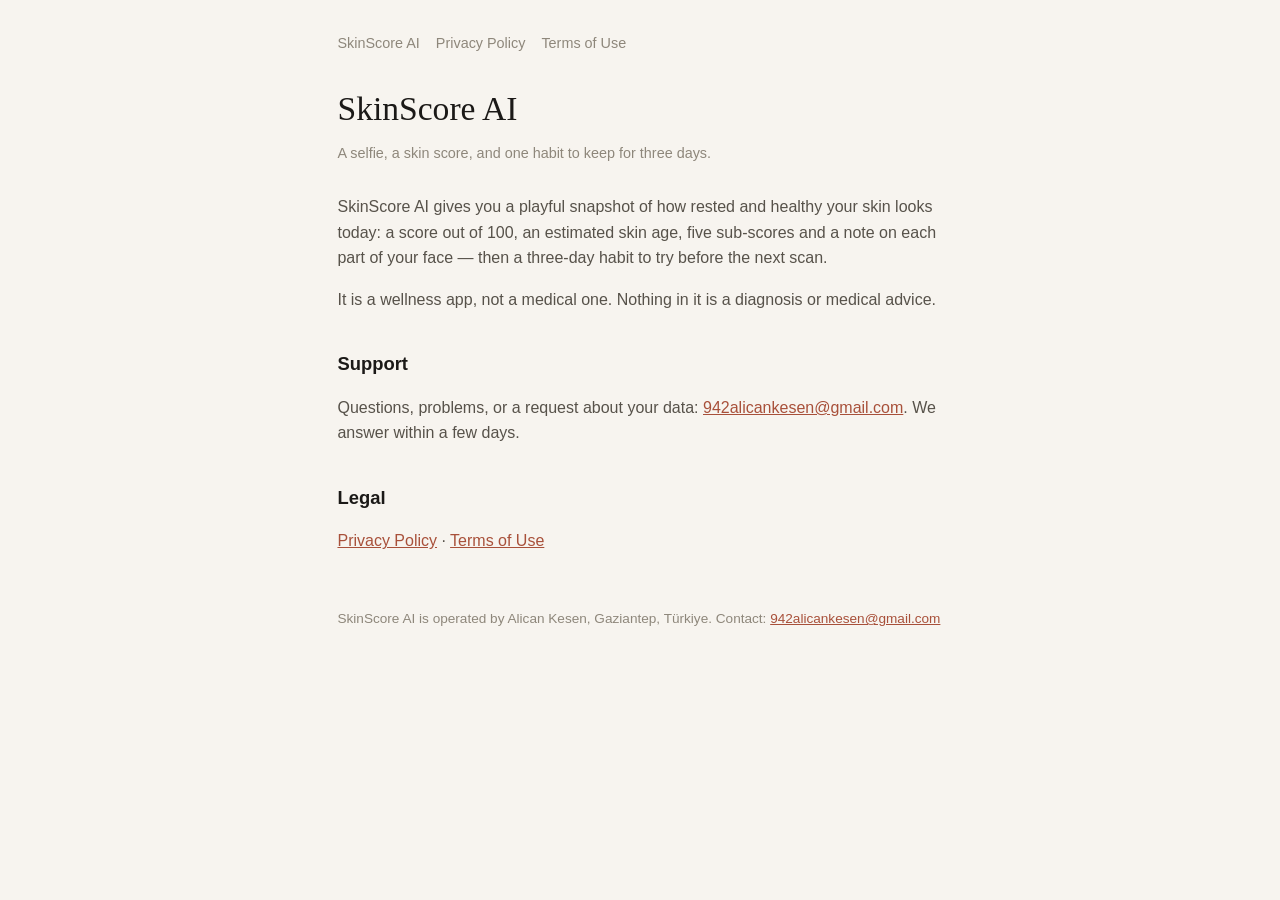
==== index.html @ c8f0245a "Privacy policy, terms of use, landing page" ====
<!doctype html><html lang="en"><head><meta charset="utf-8"><meta name="viewport" content="width=device-width,initial-scale=1"><title>SkinScore AI · SkinScore AI</title><style>
:root{--bg:#F7F4EF;--ink:#1B1917;--ink2:#57524A;--mute:#8E877B;--line:#E6E0D6;--clay:#A8503A}
@media (prefers-color-scheme:dark){:root{--bg:#141210;--ink:#F7F4EF;--ink2:#C9C2B6;--mute:#8E877B;--line:#2E2A26}}
*{box-sizing:border-box}body{margin:0;background:var(--bg);color:var(--ink);font:16px/1.6 -apple-system,"Helvetica Neue",Arial,sans-serif;padding:32px 16px 64px}
main{max-width:68ch;margin:0 auto}h1{font-family:Georgia,"Times New Roman",serif;font-weight:400;font-size:2.1rem;line-height:1.1;margin:0 0 .3em}
h2{font-size:1.15rem;margin:2em 0 .4em}p,li{color:var(--ink2)}.meta{color:var(--mute);font-size:.9rem;margin-bottom:2em}
a{color:var(--clay)}nav{display:flex;gap:16px;font-size:.9rem;margin-bottom:2.5em}nav a{color:var(--mute);text-decoration:none}nav a:hover{color:var(--clay)}
table{border-collapse:collapse;width:100%;font-size:.95rem}td,th{text-align:left;vertical-align:top;padding:8px 8px 8px 0;border-bottom:1px solid var(--line)}th{color:var(--mute);font-weight:500}
footer{margin-top:4em;color:var(--mute);font-size:.85rem}
</style></head><body><main><nav><a href="./">SkinScore AI</a><a href="privacy">Privacy Policy</a><a href="terms">Terms of Use</a></nav>
<h1>SkinScore AI</h1>
<p class="meta">A selfie, a skin score, and one habit to keep for three days.</p>
<p>SkinScore AI gives you a playful snapshot of how rested and healthy your skin looks today: a score out of 100, an estimated skin age, five sub-scores and a note on each part of your face — then a three-day habit to try before the next scan.</p>
<p>It is a wellness app, not a medical one. Nothing in it is a diagnosis or medical advice.</p>
<h2>Support</h2>
<p>Questions, problems, or a request about your data: <a href="mailto:942alicankesen@gmail.com">942alicankesen@gmail.com</a>. We answer within a few days.</p>
<h2>Legal</h2>
<p><a href="privacy">Privacy Policy</a> · <a href="terms">Terms of Use</a></p>
<footer>SkinScore AI is operated by Alican Kesen, Gaziantep, Türkiye. Contact: <a href="mailto:942alicankesen@gmail.com">942alicankesen@gmail.com</a></footer></main></body></html>
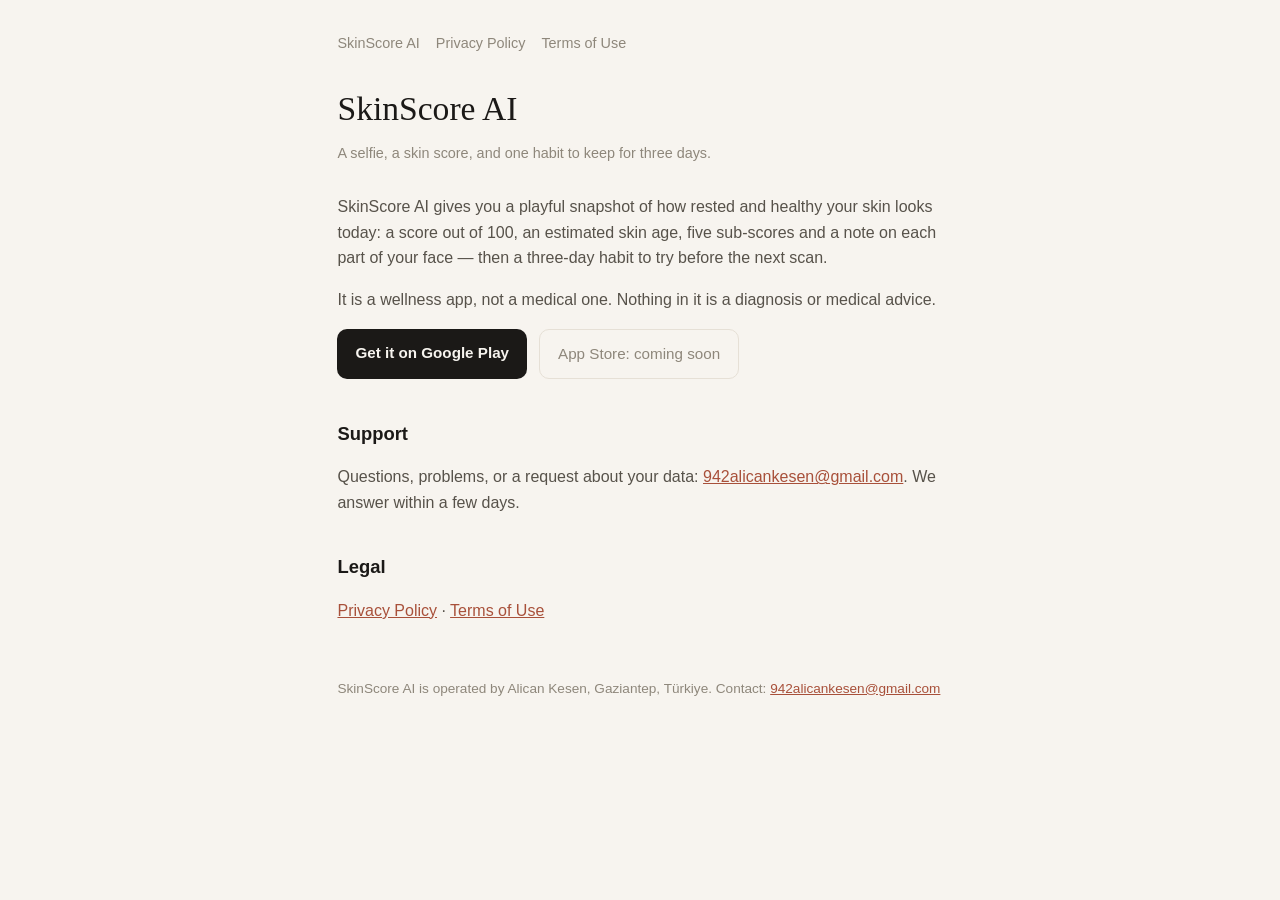
==== commit 1aefacc2: "Landing page: Google Play link, App Store marked coming soon Co-Authored-By: Claude Fable 5.1 <norep" ====
--- a/index.html
+++ b/index.html
@@ -6,12 +6,14 @@
 h2{font-size:1.15rem;margin:2em 0 .4em}p,li{color:var(--ink2)}.meta{color:var(--mute);font-size:.9rem;margin-bottom:2em}
 a{color:var(--clay)}nav{display:flex;gap:16px;font-size:.9rem;margin-bottom:2.5em}nav a{color:var(--mute);text-decoration:none}nav a:hover{color:var(--clay)}
 table{border-collapse:collapse;width:100%;font-size:.95rem}td,th{text-align:left;vertical-align:top;padding:8px 8px 8px 0;border-bottom:1px solid var(--line)}th{color:var(--mute);font-weight:500}
+.store{display:flex;gap:12px;flex-wrap:wrap;margin:0 0 2.5em}.store a{display:inline-block;padding:12px 18px;border-radius:10px;background:var(--ink);color:var(--bg);text-decoration:none;font-weight:600;font-size:.95rem}.store span{display:inline-block;padding:12px 18px;border-radius:10px;border:1px solid var(--line);color:var(--mute);font-size:.95rem}
 footer{margin-top:4em;color:var(--mute);font-size:.85rem}
 </style></head><body><main><nav><a href="./">SkinScore AI</a><a href="privacy">Privacy Policy</a><a href="terms">Terms of Use</a></nav>
 <h1>SkinScore AI</h1>
 <p class="meta">A selfie, a skin score, and one habit to keep for three days.</p>
 <p>SkinScore AI gives you a playful snapshot of how rested and healthy your skin looks today: a score out of 100, an estimated skin age, five sub-scores and a note on each part of your face — then a three-day habit to try before the next scan.</p>
 <p>It is a wellness app, not a medical one. Nothing in it is a diagnosis or medical advice.</p>
+<p class="store"><a href="https://play.google.com/store/apps/details?id=com.apprange.skinscore">Get it on Google Play</a><span>App Store: coming soon</span></p>
 <h2>Support</h2>
 <p>Questions, problems, or a request about your data: <a href="mailto:942alicankesen@gmail.com">942alicankesen@gmail.com</a>. We answer within a few days.</p>
 <h2>Legal</h2>
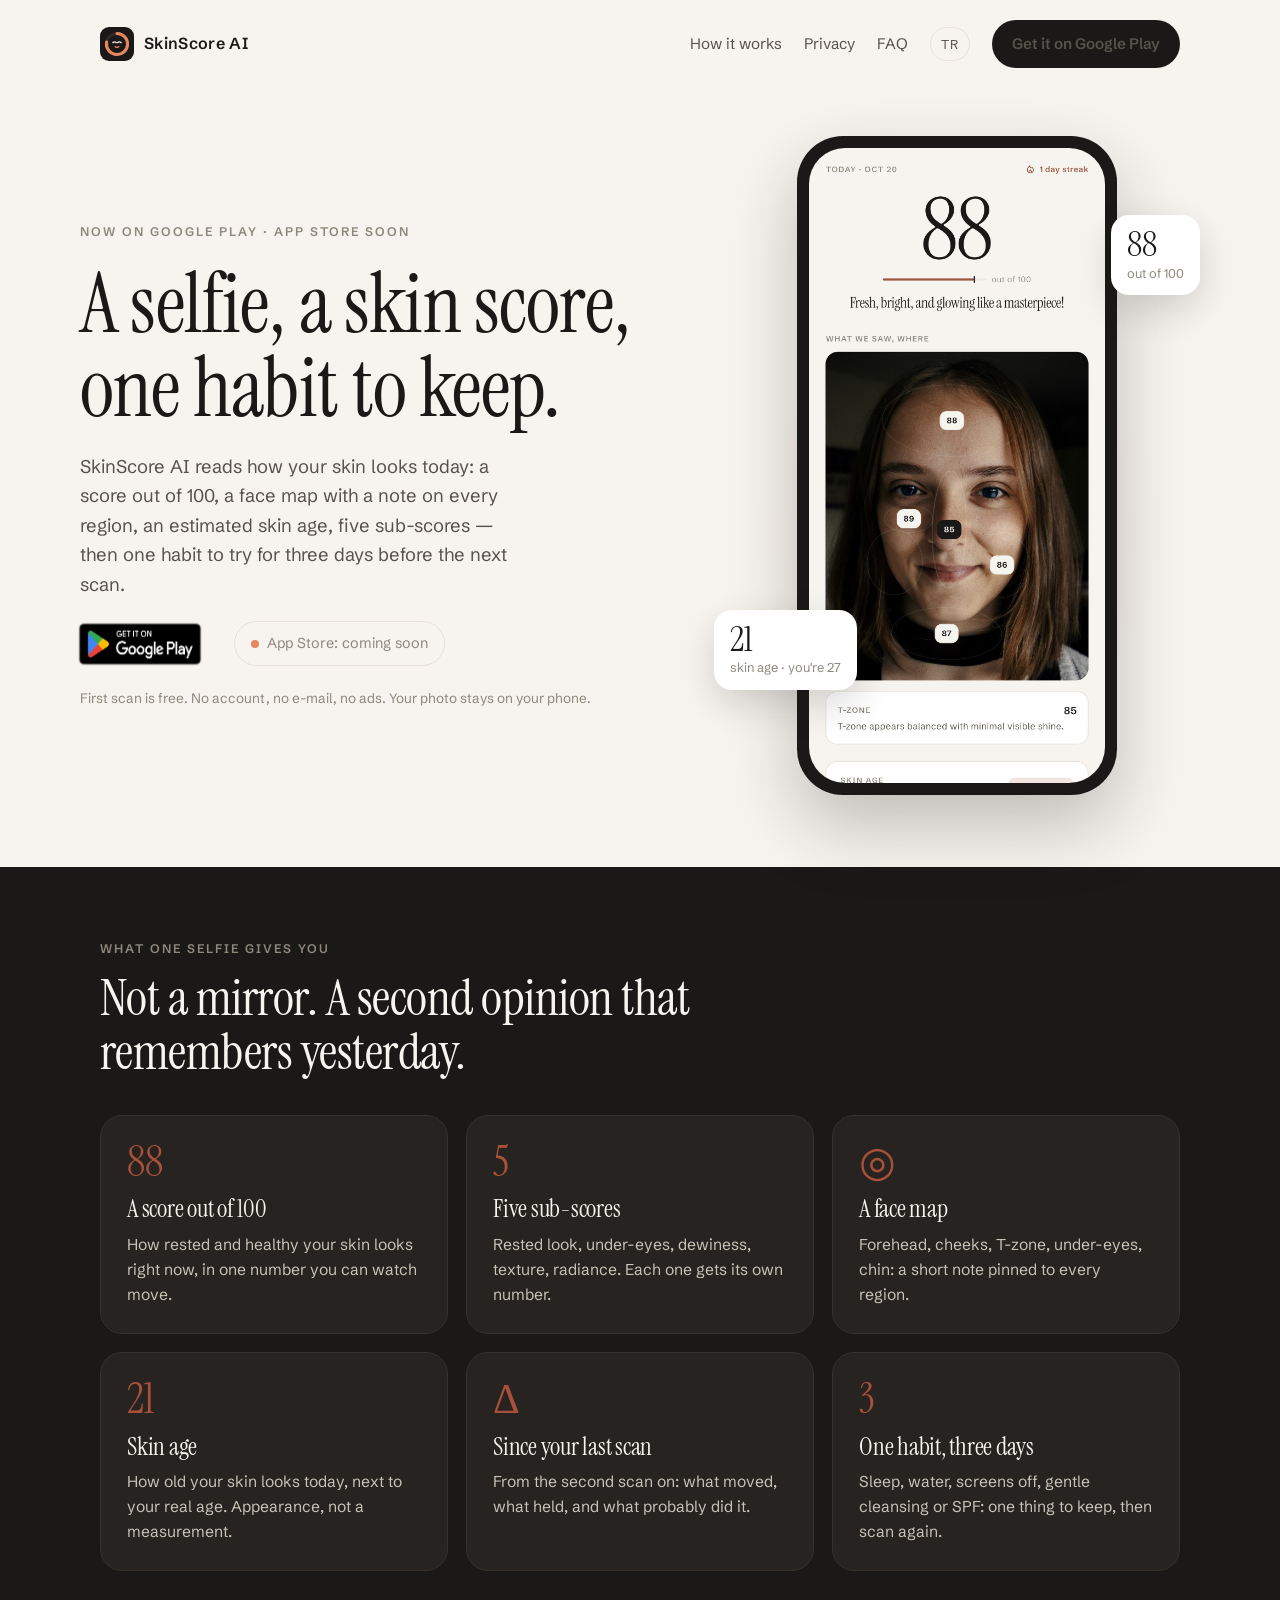
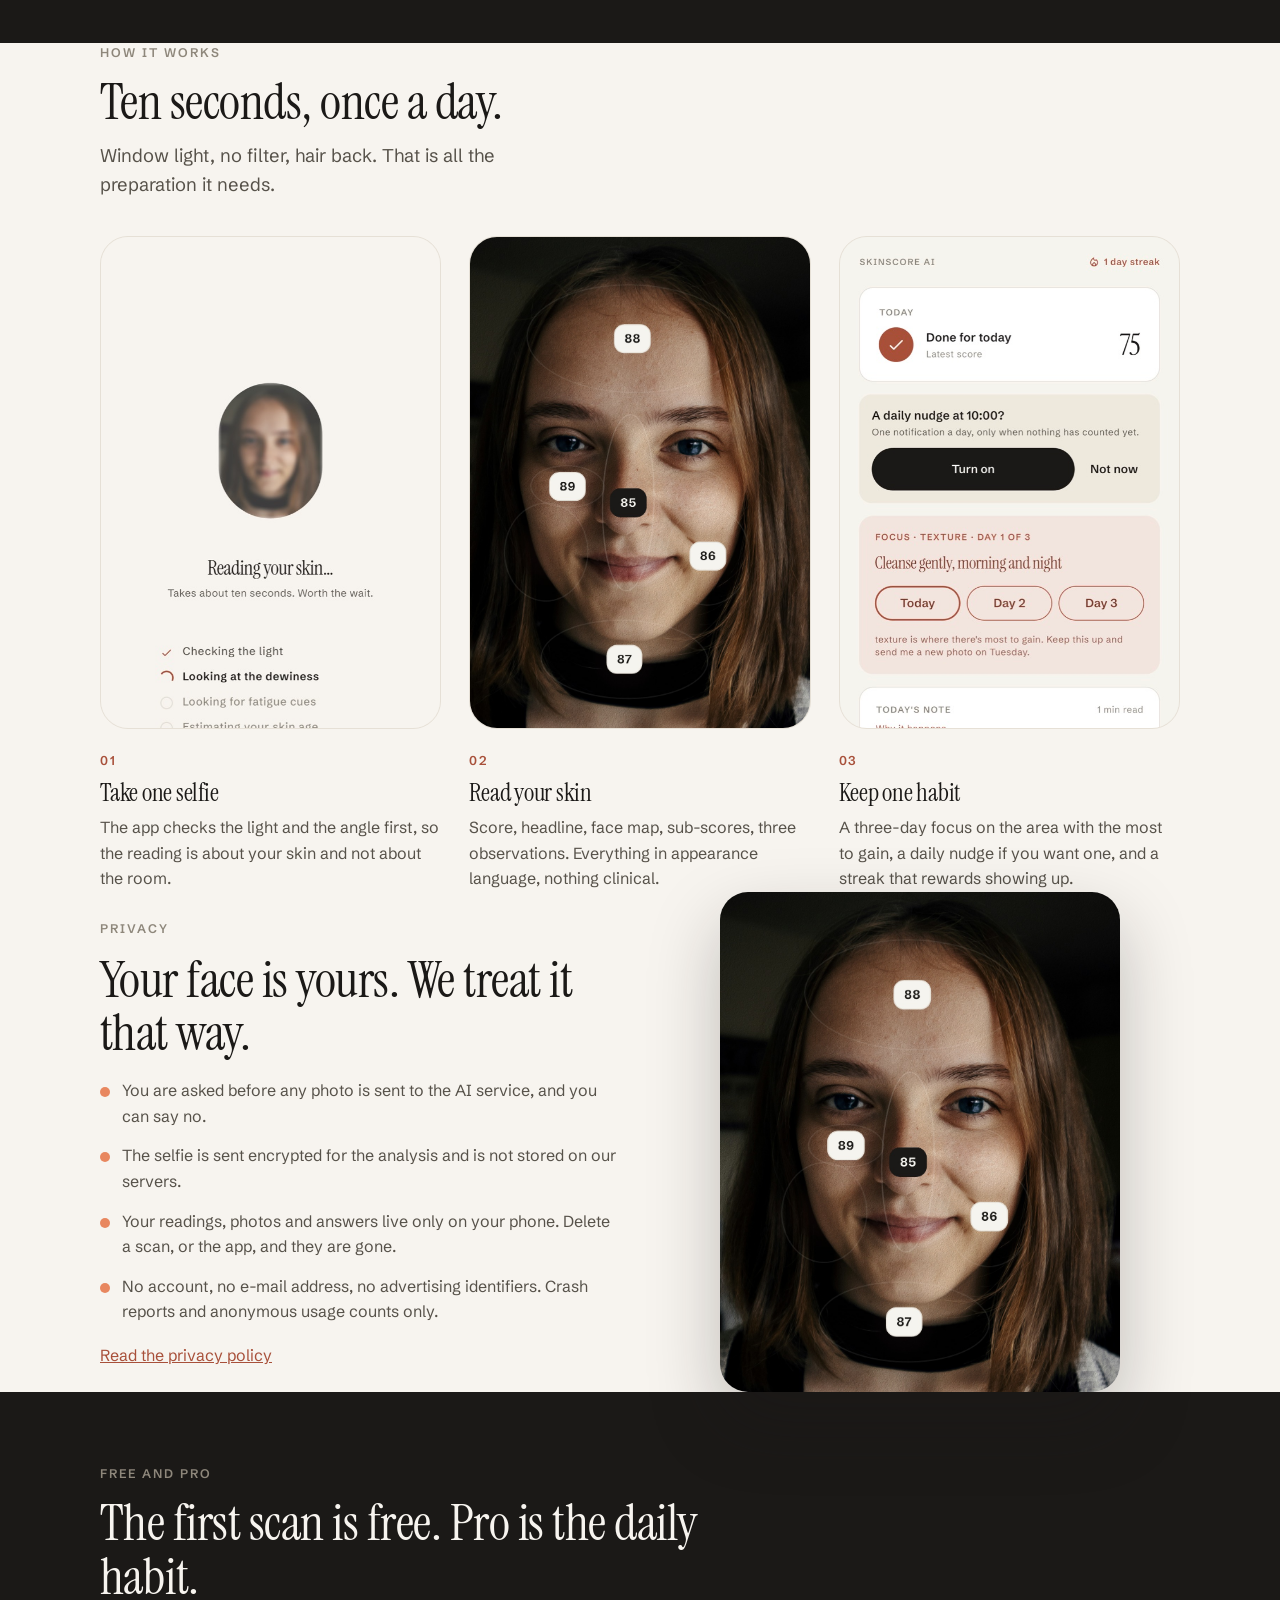
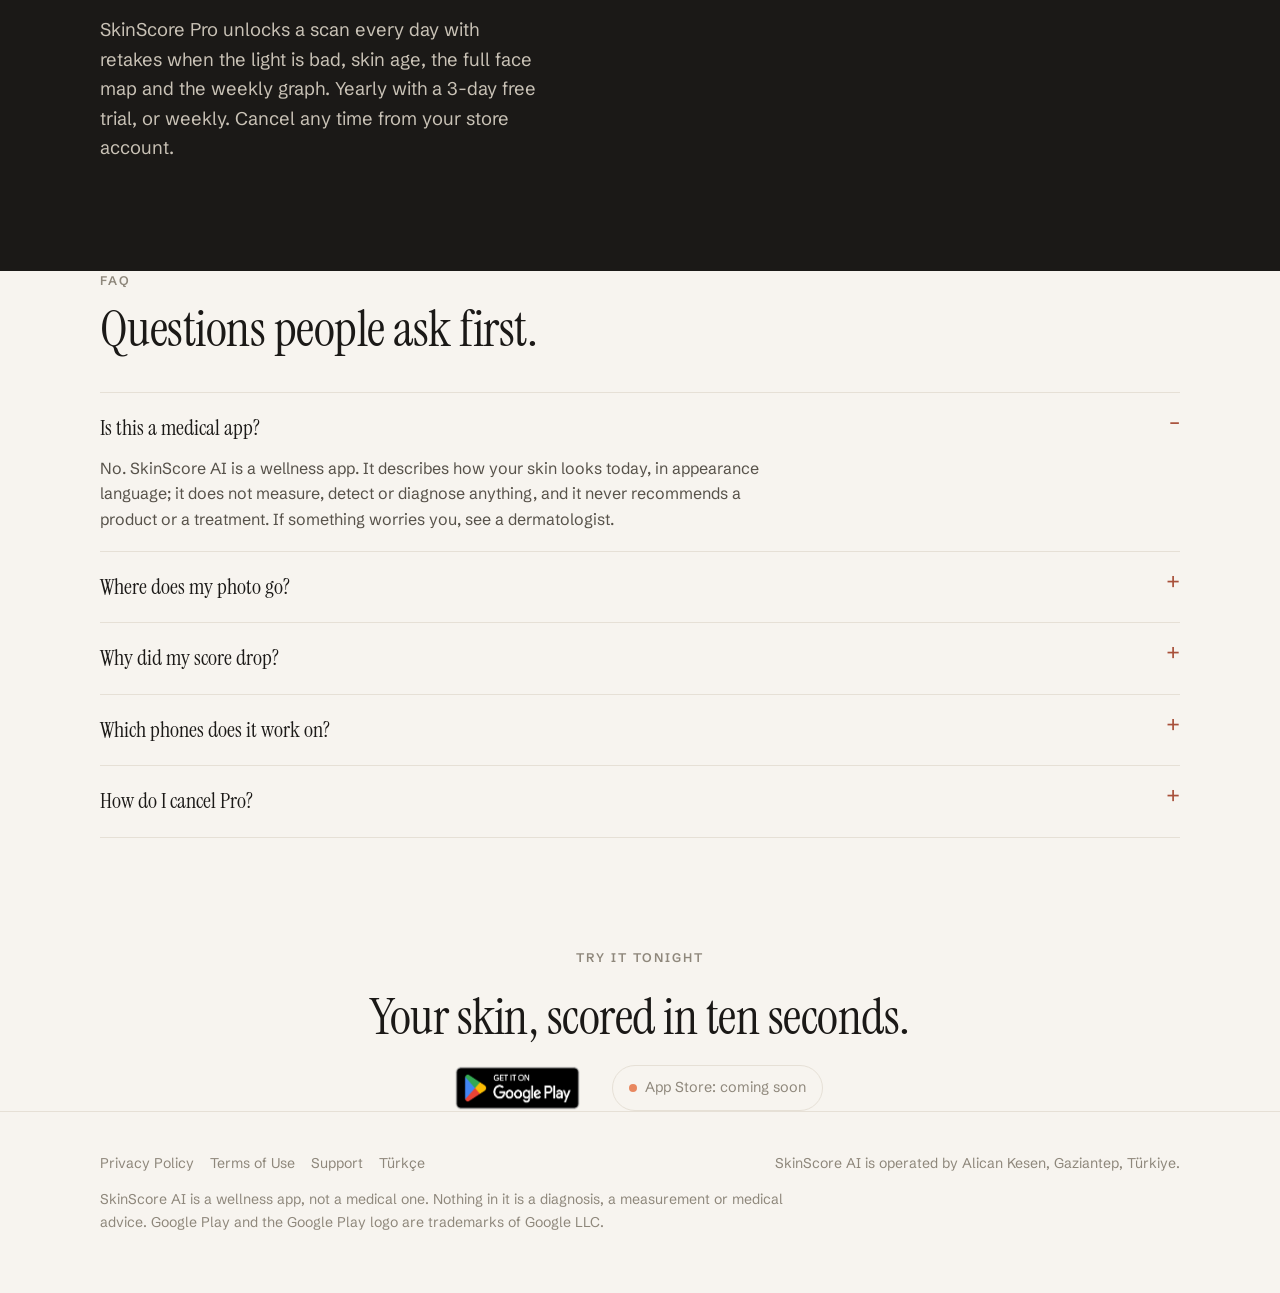
==== commit d4ae793d: "A real landing page for skinscoreai.app, in English and Turkish Hero with the live result page scrol" ====
--- a/index.html
+++ b/index.html
@@ -1,21 +1,147 @@
-<!doctype html><html lang="en"><head><meta charset="utf-8"><meta name="viewport" content="width=device-width,initial-scale=1"><title>SkinScore AI · SkinScore AI</title><style>
-:root{--bg:#F7F4EF;--ink:#1B1917;--ink2:#57524A;--mute:#8E877B;--line:#E6E0D6;--clay:#A8503A}
-@media (prefers-color-scheme:dark){:root{--bg:#141210;--ink:#F7F4EF;--ink2:#C9C2B6;--mute:#8E877B;--line:#2E2A26}}
-*{box-sizing:border-box}body{margin:0;background:var(--bg);color:var(--ink);font:16px/1.6 -apple-system,"Helvetica Neue",Arial,sans-serif;padding:32px 16px 64px}
-main{max-width:68ch;margin:0 auto}h1{font-family:Georgia,"Times New Roman",serif;font-weight:400;font-size:2.1rem;line-height:1.1;margin:0 0 .3em}
-h2{font-size:1.15rem;margin:2em 0 .4em}p,li{color:var(--ink2)}.meta{color:var(--mute);font-size:.9rem;margin-bottom:2em}
-a{color:var(--clay)}nav{display:flex;gap:16px;font-size:.9rem;margin-bottom:2.5em}nav a{color:var(--mute);text-decoration:none}nav a:hover{color:var(--clay)}
-table{border-collapse:collapse;width:100%;font-size:.95rem}td,th{text-align:left;vertical-align:top;padding:8px 8px 8px 0;border-bottom:1px solid var(--line)}th{color:var(--mute);font-weight:500}
-.store{display:flex;gap:12px;flex-wrap:wrap;margin:0 0 2.5em}.store a{display:inline-block;padding:12px 18px;border-radius:10px;background:var(--ink);color:var(--bg);text-decoration:none;font-weight:600;font-size:.95rem}.store span{display:inline-block;padding:12px 18px;border-radius:10px;border:1px solid var(--line);color:var(--mute);font-size:.95rem}
-footer{margin-top:4em;color:var(--mute);font-size:.85rem}
-</style></head><body><main><nav><a href="./">SkinScore AI</a><a href="privacy">Privacy Policy</a><a href="terms">Terms of Use</a></nav>
-<h1>SkinScore AI</h1>
-<p class="meta">A selfie, a skin score, and one habit to keep for three days.</p>
-<p>SkinScore AI gives you a playful snapshot of how rested and healthy your skin looks today: a score out of 100, an estimated skin age, five sub-scores and a note on each part of your face — then a three-day habit to try before the next scan.</p>
-<p>It is a wellness app, not a medical one. Nothing in it is a diagnosis or medical advice.</p>
-<p class="store"><a href="https://play.google.com/store/apps/details?id=com.apprange.skinscore">Get it on Google Play</a><span>App Store: coming soon</span></p>
-<h2>Support</h2>
-<p>Questions, problems, or a request about your data: <a href="mailto:942alicankesen@gmail.com">942alicankesen@gmail.com</a>. We answer within a few days.</p>
-<h2>Legal</h2>
-<p><a href="privacy">Privacy Policy</a> · <a href="terms">Terms of Use</a></p>
-<footer>SkinScore AI is operated by Alican Kesen, Gaziantep, Türkiye. Contact: <a href="mailto:942alicankesen@gmail.com">942alicankesen@gmail.com</a></footer></main></body></html>+<!doctype html>
+<html lang="en">
+<head>
+<meta charset="utf-8">
+<meta name="viewport" content="width=device-width,initial-scale=1">
+<title>SkinScore AI · A selfie, a skin score, one habit to keep</title>
+<meta name="description" content="SkinScore AI reads how your skin looks today from one selfie: a score out of 100, a face map, skin age, five sub-scores and one habit to keep for three days. Free on Google Play.">
+<link rel="canonical" href="https://skinscoreai.app/">
+<link rel="alternate" hreflang="en" href="https://skinscoreai.app/">
+<link rel="alternate" hreflang="tr" href="https://skinscoreai.app/tr/">
+<link rel="icon" href="assets/icon.svg" type="image/svg+xml">
+<link rel="apple-touch-icon" href="assets/icon-512.png">
+<meta property="og:type" content="website">
+<meta property="og:title" content="SkinScore AI · Your skin, scored by AI">
+<meta property="og:description" content="One selfie, ten seconds: a score for how your skin looks today, a face map, and one habit for three days. Free on Google Play.">
+<meta property="og:image" content="https://skinscoreai.app/assets/og.png">
+<meta property="og:url" content="https://skinscoreai.app/">
+<meta name="twitter:card" content="summary_large_image">
+<link rel="preconnect" href="https://fonts.googleapis.com">
+<link rel="preconnect" href="https://fonts.gstatic.com" crossorigin>
+<link href="https://fonts.googleapis.com/css2?family=Instrument+Serif&family=Schibsted+Grotesk:wght@400;500;600&display=swap" rel="stylesheet">
+<link rel="stylesheet" href="site.css">
+<script type="application/ld+json">
+{"@context":"https://schema.org","@type":"MobileApplication","name":"SkinScore AI: Face Analysis","operatingSystem":"Android","applicationCategory":"LifestyleApplication","offers":{"@type":"Offer","price":"0","priceCurrency":"USD"},"url":"https://skinscoreai.app/","installUrl":"https://play.google.com/store/apps/details?id=com.apprange.skinscore","author":{"@type":"Person","name":"Alican Kesen"}}
+</script>
+</head>
+<body>
+<header class="wrap">
+  <nav class="nav">
+    <a class="brand" href="./"><img src="assets/icon.svg" alt="" width="34" height="34">SkinScore AI</a>
+    <div class="nav-links">
+      <a href="#how">How it works</a>
+      <a href="#privacy">Privacy</a>
+      <a href="#faq">FAQ</a>
+      <a class="lang" href="tr/">TR</a>
+      <a class="btn" href="https://play.google.com/store/apps/details?id=com.apprange.skinscore">Get it on Google Play</a>
+    </div>
+  </nav>
+</header>
+
+<main>
+  <section class="wrap hero">
+    <div class="copy">
+      <span class="eyebrow">Now on Google Play · App Store soon</span>
+      <h1>A selfie, a skin score, one habit to keep.</h1>
+      <p class="lede">SkinScore AI reads how your skin looks today: a score out of 100, a face map with a note on every region, an estimated skin age, five sub-scores — then one habit to try for three days before the next scan.</p>
+      <div class="stores">
+        <a class="play" href="https://play.google.com/store/apps/details?id=com.apprange.skinscore"><img src="assets/google-play-badge.png" alt="Get it on Google Play" height="62"></a>
+        <span class="pill">App Store: coming soon</span>
+      </div>
+      <p class="hero-note">First scan is free. No account, no e-mail, no ads. Your photo stays on your phone.</p>
+    </div>
+    <div class="stage">
+      <div class="glow"></div>
+      <div class="phone"><div class="screen scroll"><img src="assets/result-en.jpg" alt="SkinScore AI result: score 88, face map, skin age, five sub-scores and a three-day focus plan" width="1080" height="4251"></div></div>
+      <div class="chip a"><b>88</b>out of 100</div>
+      <div class="chip b"><b>21</b>skin age · you're 27</div>
+    </div>
+  </section>
+
+  <section class="band">
+    <div class="wrap">
+      <div class="sec-head">
+        <span class="eyebrow">What one selfie gives you</span>
+        <h2>Not a mirror. A second opinion that remembers yesterday.</h2>
+      </div>
+      <div class="grid three">
+        <div class="card"><div class="n">88</div><h3>A score out of 100</h3><p>How rested and healthy your skin looks right now, in one number you can watch move.</p></div>
+        <div class="card"><div class="n">5</div><h3>Five sub-scores</h3><p>Rested look, under-eyes, dewiness, texture, radiance. Each one gets its own number.</p></div>
+        <div class="card"><div class="n">◎</div><h3>A face map</h3><p>Forehead, cheeks, T-zone, under-eyes, chin: a short note pinned to every region.</p></div>
+        <div class="card"><div class="n">21</div><h3>Skin age</h3><p>How old your skin looks today, next to your real age. Appearance, not a measurement.</p></div>
+        <div class="card"><div class="n">Δ</div><h3>Since your last scan</h3><p>From the second scan on: what moved, what held, and what probably did it.</p></div>
+        <div class="card"><div class="n">3</div><h3>One habit, three days</h3><p>Sleep, water, screens off, gentle cleansing or SPF: one thing to keep, then scan again.</p></div>
+      </div>
+    </div>
+  </section>
+
+  <section class="wrap" id="how">
+    <div class="sec-head">
+      <span class="eyebrow">How it works</span>
+      <h2>Ten seconds, once a day.</h2>
+      <p class="lede">Window light, no filter, hair back. That is all the preparation it needs.</p>
+    </div>
+    <div class="steps">
+      <div class="step"><div class="shot"><img class="raw" src="assets/analyzing-en.jpg" alt="The analysing screen: checking the light, looking at the dewiness, looking for fatigue cues, estimating skin age"></div><span class="k">01</span><h3>Take one selfie</h3><p>The app checks the light and the angle first, so the reading is about your skin and not about the room.</p></div>
+      <div class="step"><div class="shot"><img src="assets/facemap-en.jpg" alt="The face map with a score pinned to each region"></div><span class="k">02</span><h3>Read your skin</h3><p>Score, headline, face map, sub-scores, three observations. Everything in appearance language, nothing clinical.</p></div>
+      <div class="step"><div class="shot"><img class="raw" src="assets/today-en.jpg" alt="The Today page after a scan: done for today, a daily nudge and the three-day focus plan"></div><span class="k">03</span><h3>Keep one habit</h3><p>A three-day focus on the area with the most to gain, a daily nudge if you want one, and a streak that rewards showing up.</p></div>
+    </div>
+  </section>
+
+  <section class="wrap" id="privacy">
+    <div class="facts">
+      <div>
+        <span class="eyebrow">Privacy</span>
+        <h2 style="margin-top:12px">Your face is yours. We treat it that way.</h2>
+        <ul>
+          <li>You are asked before any photo is sent to the AI service, and you can say no.</li>
+          <li>The selfie is sent encrypted for the analysis and is not stored on our servers.</li>
+          <li>Your readings, photos and answers live only on your phone. Delete a scan, or the app, and they are gone.</li>
+          <li>No account, no e-mail address, no advertising identifiers. Crash reports and anonymous usage counts only.</li>
+        </ul>
+        <p style="margin-top:18px"><a href="privacy">Read the privacy policy</a></p>
+      </div>
+      <img class="facemap" src="assets/facemap-en.jpg" alt="" width="1134" height="1421" loading="lazy">
+    </div>
+  </section>
+
+  <section class="band">
+    <div class="wrap">
+      <div class="sec-head">
+        <span class="eyebrow">Free and Pro</span>
+        <h2>The first scan is free. Pro is the daily habit.</h2>
+        <p class="lede">SkinScore Pro unlocks a scan every day with retakes when the light is bad, skin age, the full face map and the weekly graph. Yearly with a 3-day free trial, or weekly. Cancel any time from your store account.</p>
+      </div>
+    </div>
+  </section>
+
+  <section class="wrap" id="faq">
+    <div class="sec-head"><span class="eyebrow">FAQ</span><h2>Questions people ask first.</h2></div>
+    <details open><summary>Is this a medical app?</summary><p>No. SkinScore AI is a wellness app. It describes how your skin looks today, in appearance language; it does not measure, detect or diagnose anything, and it never recommends a product or a treatment. If something worries you, see a dermatologist.</p></details>
+    <details><summary>Where does my photo go?</summary><p>After you agree, it is sent encrypted to our server, passed to the AI model for the reading, and discarded. It is kept only on your phone. There is no account, so nothing is tied to your name.</p></details>
+    <details><summary>Why did my score drop?</summary><p>Usually light. A dim room, a yellow lamp or a filter changes how skin reads more than a night of sleep does. The app tells you when the light is off, and Pro lets you retake. Beyond that, sleep, water and screen time before bed are the three things that move the score the most.</p></details>
+    <details><summary>Which phones does it work on?</summary><p>Android 7.0 and newer, on Google Play now. The iPhone version is in App Store review.</p></details>
+    <details><summary>How do I cancel Pro?</summary><p>From your Google Play or App Store subscriptions page, like any other subscription. Cancel at least 24 hours before the period ends and you are not charged again.</p></details>
+  </section>
+
+  <section class="wrap cta">
+    <span class="eyebrow">Try it tonight</span>
+    <h2>Your skin, scored in ten seconds.</h2>
+    <div class="stores">
+      <a class="play" href="https://play.google.com/store/apps/details?id=com.apprange.skinscore"><img src="assets/google-play-badge.png" alt="Get it on Google Play" height="62"></a>
+      <span class="pill">App Store: coming soon</span>
+    </div>
+  </section>
+</main>
+
+<footer>
+  <div class="wrap">
+    <div class="foot">
+      <div><a href="privacy">Privacy Policy</a><a href="terms">Terms of Use</a><a href="mailto:942alicankesen@gmail.com">Support</a><a href="tr/">Türkçe</a></div>
+      <div>SkinScore AI is operated by Alican Kesen, Gaziantep, Türkiye.</div>
+    </div>
+    <p class="disclaimer">SkinScore AI is a wellness app, not a medical one. Nothing in it is a diagnosis, a measurement or medical advice. Google Play and the Google Play logo are trademarks of Google LLC.</p>
+  </div>
+</footer>
+</body>
+</html>
--- a/site.css
+++ b/site.css
@@ -0,0 +1,102 @@
+:root{
+  --paper:#F7F4EF;--paper2:#EFEAE2;--ink:#1B1917;--ink2:#57524A;--mute:#8E877B;--line:#E6E0D6;
+  --clay:#A8503A;--clay2:#E8875F;--claysoft:#F3E5DF;--card:#FFFFFF;
+  --serif:"Instrument Serif",Georgia,"Times New Roman",serif;
+  --sans:"Schibsted Grotesk",-apple-system,"Helvetica Neue",Arial,sans-serif;
+}
+*{box-sizing:border-box}
+html{scroll-behavior:smooth}
+body{margin:0;overflow-x:hidden;background:var(--paper);color:var(--ink);font:16px/1.6 var(--sans);-webkit-font-smoothing:antialiased}
+img{max-width:100%;display:block}
+a{color:var(--clay)}
+h1,h2,h3{font-family:var(--serif);font-weight:400;letter-spacing:-.01em;margin:0}
+h1{font-size:clamp(2.6rem,7vw,5.2rem);line-height:1.0}
+h2{font-size:clamp(2rem,4.5vw,3.2rem);line-height:1.05}
+h3{font-size:1.55rem;line-height:1.15}
+p{margin:0}
+.wrap{max-width:1120px;margin:0 auto;padding:0 20px}
+.eyebrow{font-size:.78rem;font-weight:600;letter-spacing:.16em;text-transform:uppercase;color:var(--mute)}
+.lede{font-size:1.15rem;color:var(--ink2);max-width:40ch}
+
+/* nav */
+.nav{display:flex;align-items:center;justify-content:space-between;gap:16px;padding:20px 0}
+.brand{display:flex;align-items:center;gap:10px;text-decoration:none;color:var(--ink);font-weight:600;letter-spacing:.02em}
+.brand img{width:34px;height:34px;border-radius:9px}
+.nav-links{display:flex;gap:22px;align-items:center;font-size:.95rem}
+.nav-links a{color:var(--ink2);text-decoration:none}
+.nav-links a:hover{color:var(--clay)}
+.lang{font-size:.8rem;letter-spacing:.08em;color:var(--mute);text-decoration:none;border:1px solid var(--line);padding:6px 10px;border-radius:999px}
+.btn{display:inline-block;padding:12px 20px;border-radius:999px;background:var(--ink);color:var(--paper);text-decoration:none;font-weight:600;font-size:.95rem;white-space:nowrap}
+.btn:hover{background:#2E2A26}
+@media (max-width:720px){.nav-links a:not(.btn){display:none}.btn{padding:10px 16px;font-size:.88rem}}
+
+/* hero */
+.hero{display:grid;grid-template-columns:1.1fr .9fr;gap:40px;align-items:center;padding:48px 0 72px}
+.hero .copy{display:flex;flex-direction:column;gap:22px}
+.stores{display:flex;align-items:center;gap:14px;flex-wrap:wrap}
+.stores .play img{height:62px;width:auto;margin:-10px}
+.pill{display:inline-flex;align-items:center;gap:8px;padding:10px 16px;border:1px solid var(--line);border-radius:999px;color:var(--mute);font-size:.9rem;background:var(--paper)}
+.pill::before{content:"";width:8px;height:8px;border-radius:50%;background:var(--clay2)}
+.hero-note{font-size:.85rem;color:var(--mute)}
+.stage{position:relative;display:flex;justify-content:center}
+.glow{position:absolute;inset:10% -10% -10%;background:radial-gradient(closest-side,var(--claysoft),transparent 70%);z-index:0}
+.phone{position:relative;z-index:1;width:min(320px,80vw);padding:12px;background:var(--ink);border-radius:46px;box-shadow:0 30px 70px rgba(27,25,23,.25)}
+.screen{border-radius:36px;overflow:hidden;background:var(--paper);aspect-ratio:9/19.3}
+.screen img{width:100%;height:auto}
+.screen.scroll img{animation:scroll 18s ease-in-out infinite alternate}
+@keyframes scroll{0%,12%{transform:none}100%{transform:translateY(calc(-100% + 690px))}}
+@media (prefers-reduced-motion:reduce){.screen.scroll img{animation:none}}
+.chip{position:absolute;z-index:2;background:var(--card);border-radius:18px;padding:12px 16px;box-shadow:0 14px 36px rgba(27,25,23,.16);font-size:.8rem;color:var(--mute)}
+.chip b{display:block;font-family:var(--serif);font-size:2.2rem;line-height:1;color:var(--ink);font-weight:400}
+.chip.a{right:0;top:12%}.chip.b{left:0;bottom:16%}
+@media (max-width:860px){.hero{grid-template-columns:1fr;padding-top:24px}.stage{margin-top:16px}.chip.a{right:4px}.chip.b{left:4px}}
+
+/* sections */
+section{padding:72px 0}
+.sec-head{display:flex;flex-direction:column;gap:12px;max-width:62ch;margin-bottom:36px}
+.grid{display:grid;gap:18px}
+.grid.three{grid-template-columns:repeat(3,1fr)}
+.grid.two{grid-template-columns:repeat(2,1fr)}
+@media (max-width:860px){.grid.three,.grid.two{grid-template-columns:1fr}}
+.card{background:var(--card);border:1px solid var(--line);border-radius:22px;padding:26px}
+.card .n{font-family:var(--serif);font-size:2.6rem;line-height:1;color:var(--clay)}
+.card h3{margin:12px 0 8px}
+.card p{color:var(--ink2);font-size:.98rem}
+.band{background:var(--ink);color:var(--paper)}
+.band .card{background:#262320;border-color:#36312C}
+.band .card p,.band .lede{color:#C9C2B6}
+.band .eyebrow{color:#8E877B}
+.band a{color:var(--clay2)}
+
+/* steps */
+.steps{display:grid;grid-template-columns:repeat(3,1fr);gap:28px}
+@media (max-width:860px){.steps{grid-template-columns:1fr}}
+.step .shot{border-radius:28px;overflow:hidden;border:1px solid var(--line);background:var(--paper2);aspect-ratio:9/13;margin-bottom:18px}
+.step .shot img{width:100%;height:100%;object-fit:cover;object-position:top}
+.step .shot img.raw{height:auto;margin-top:calc(-100% * 180 / 1290)}
+.step .k{font-size:.8rem;font-weight:600;letter-spacing:.14em;color:var(--clay)}
+.step h3{margin:6px 0 8px}
+.step p{color:var(--ink2)}
+
+/* facts & faq */
+.facts{display:grid;grid-template-columns:1fr 1fr;gap:40px;align-items:center}
+@media (max-width:860px){.facts{grid-template-columns:1fr}}
+.facts ul{list-style:none;padding:0;margin:18px 0 0;display:grid;gap:14px}
+.facts li{display:flex;gap:12px;color:var(--ink2)}
+.facts li::before{content:"";flex:0 0 10px;height:10px;margin-top:9px;border-radius:50%;background:var(--clay2)}
+.facemap{width:min(100%,400px);height:auto;aspect-ratio:4/5;object-fit:cover;justify-self:center;border-radius:28px;box-shadow:0 30px 70px rgba(27,25,23,.25)}
+details{border-top:1px solid var(--line);padding:18px 0}
+details:last-of-type{border-bottom:1px solid var(--line)}
+summary{cursor:pointer;font-family:var(--serif);font-size:1.35rem;list-style:none;display:flex;justify-content:space-between;gap:16px}
+summary::-webkit-details-marker{display:none}
+summary::after{content:"+";color:var(--clay);font-family:var(--sans);font-size:1.4rem;line-height:1}
+details[open] summary::after{content:"–"}
+details p{color:var(--ink2);margin-top:10px;max-width:70ch}
+
+/* cta + footer */
+.cta{padding-top:110px;text-align:center;display:flex;flex-direction:column;align-items:center;gap:22px}
+footer{padding:40px 0 60px;border-top:1px solid var(--line);color:var(--mute);font-size:.88rem}
+.foot{display:flex;flex-wrap:wrap;justify-content:space-between;gap:16px}
+.foot a{color:var(--mute);text-decoration:none;margin-right:16px}
+.foot a:hover{color:var(--clay)}
+.disclaimer{margin-top:14px;max-width:80ch}
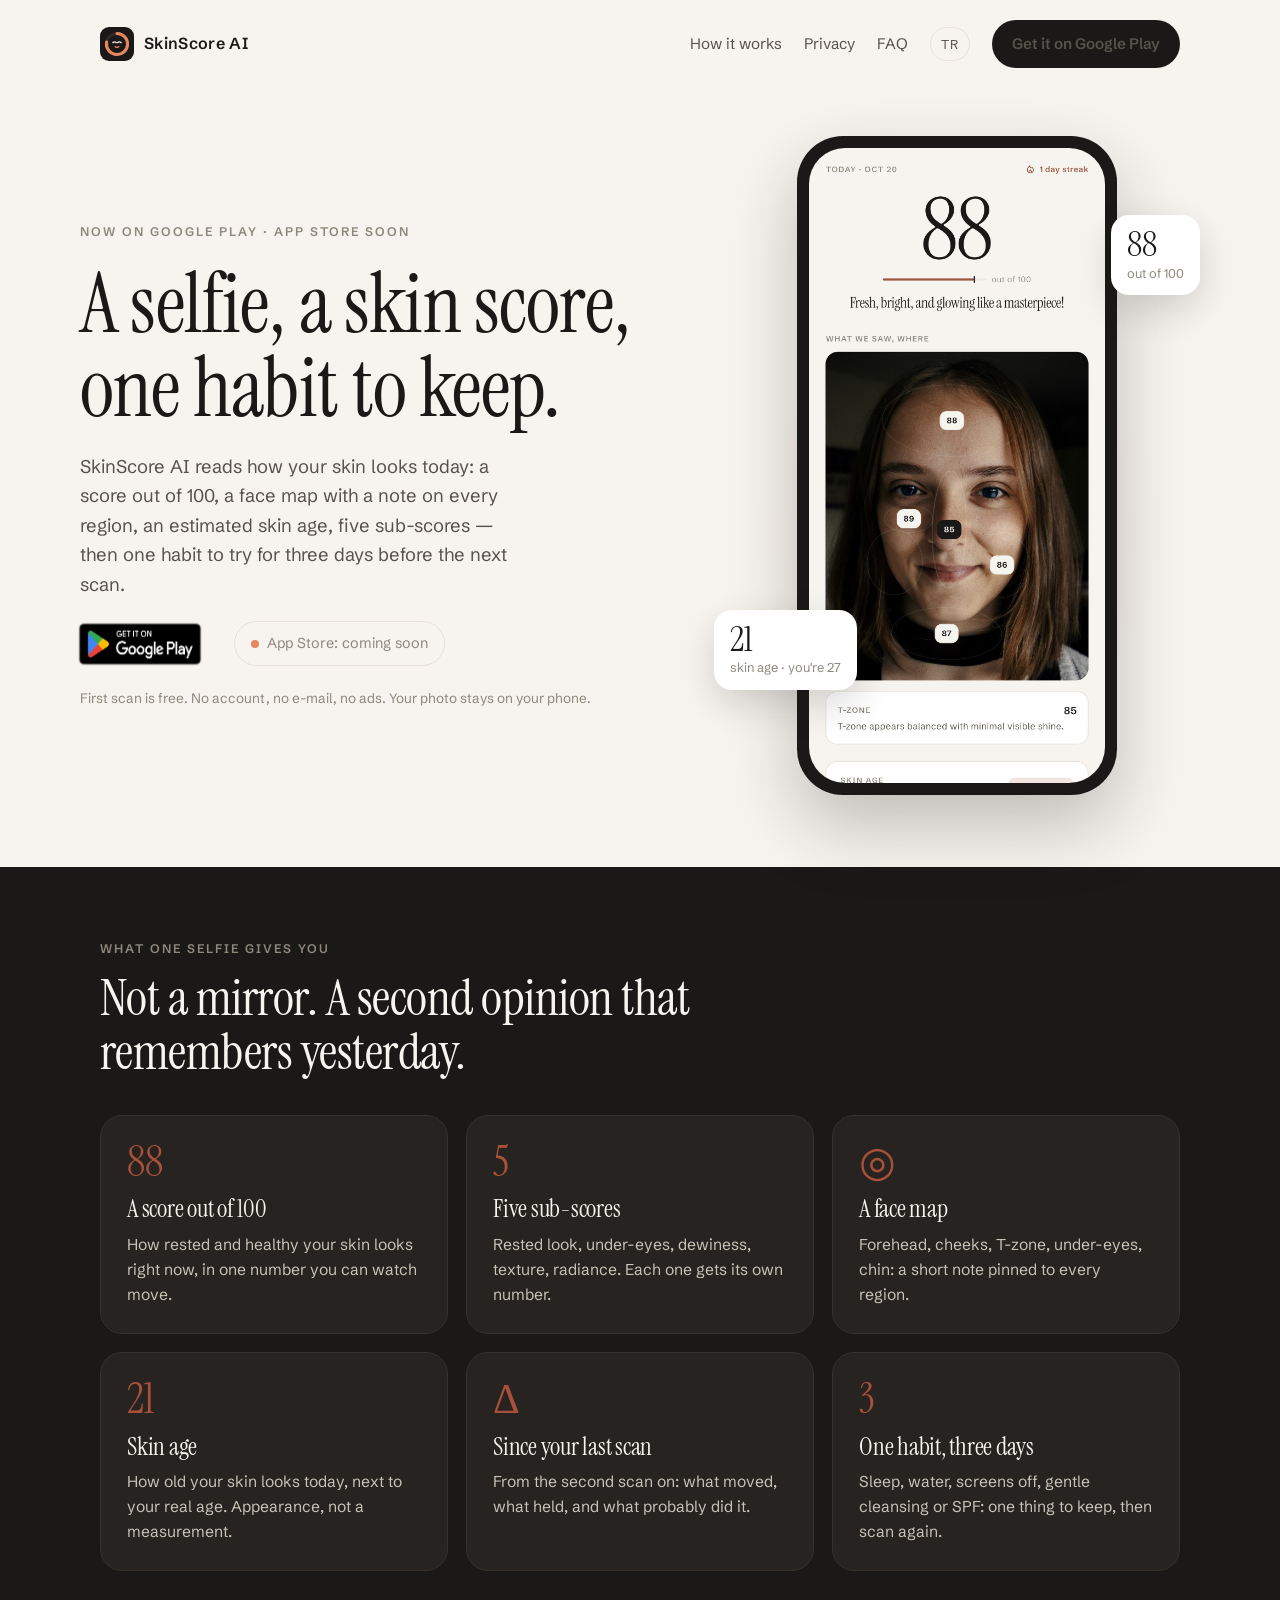
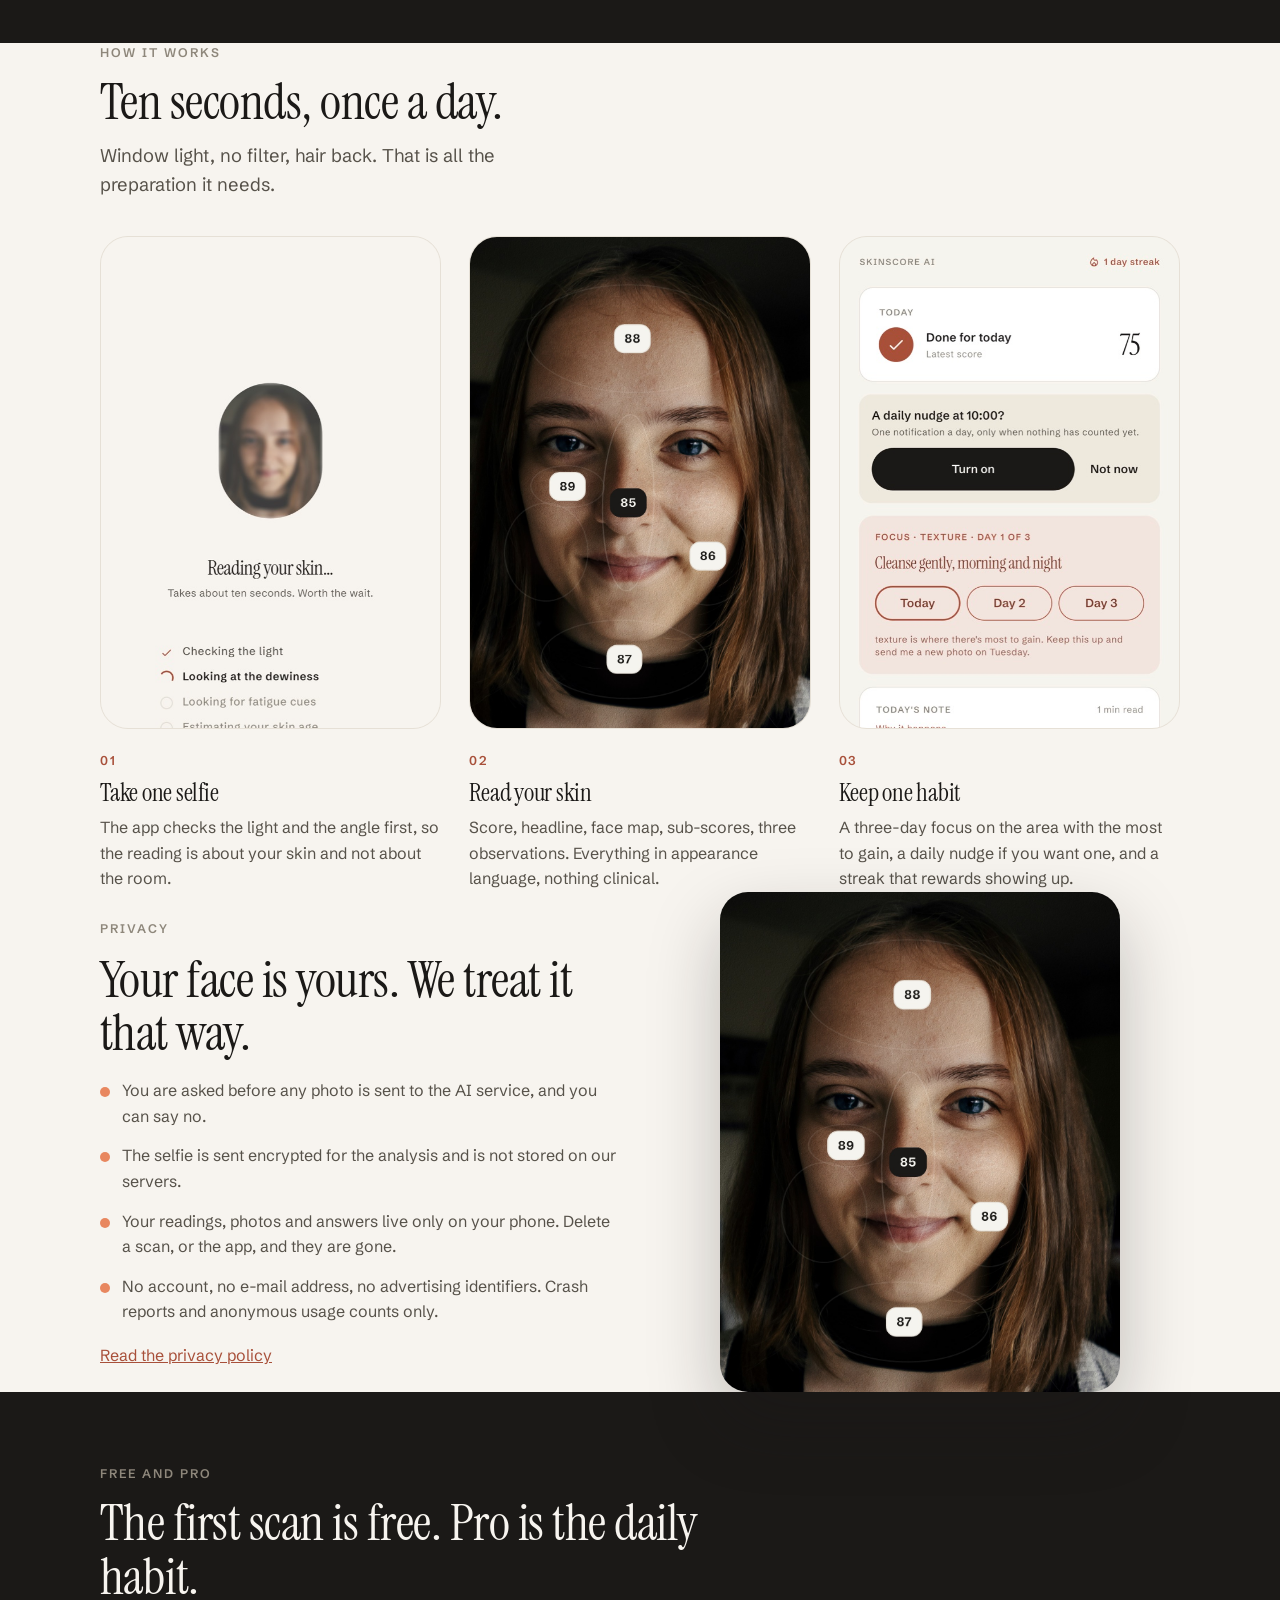
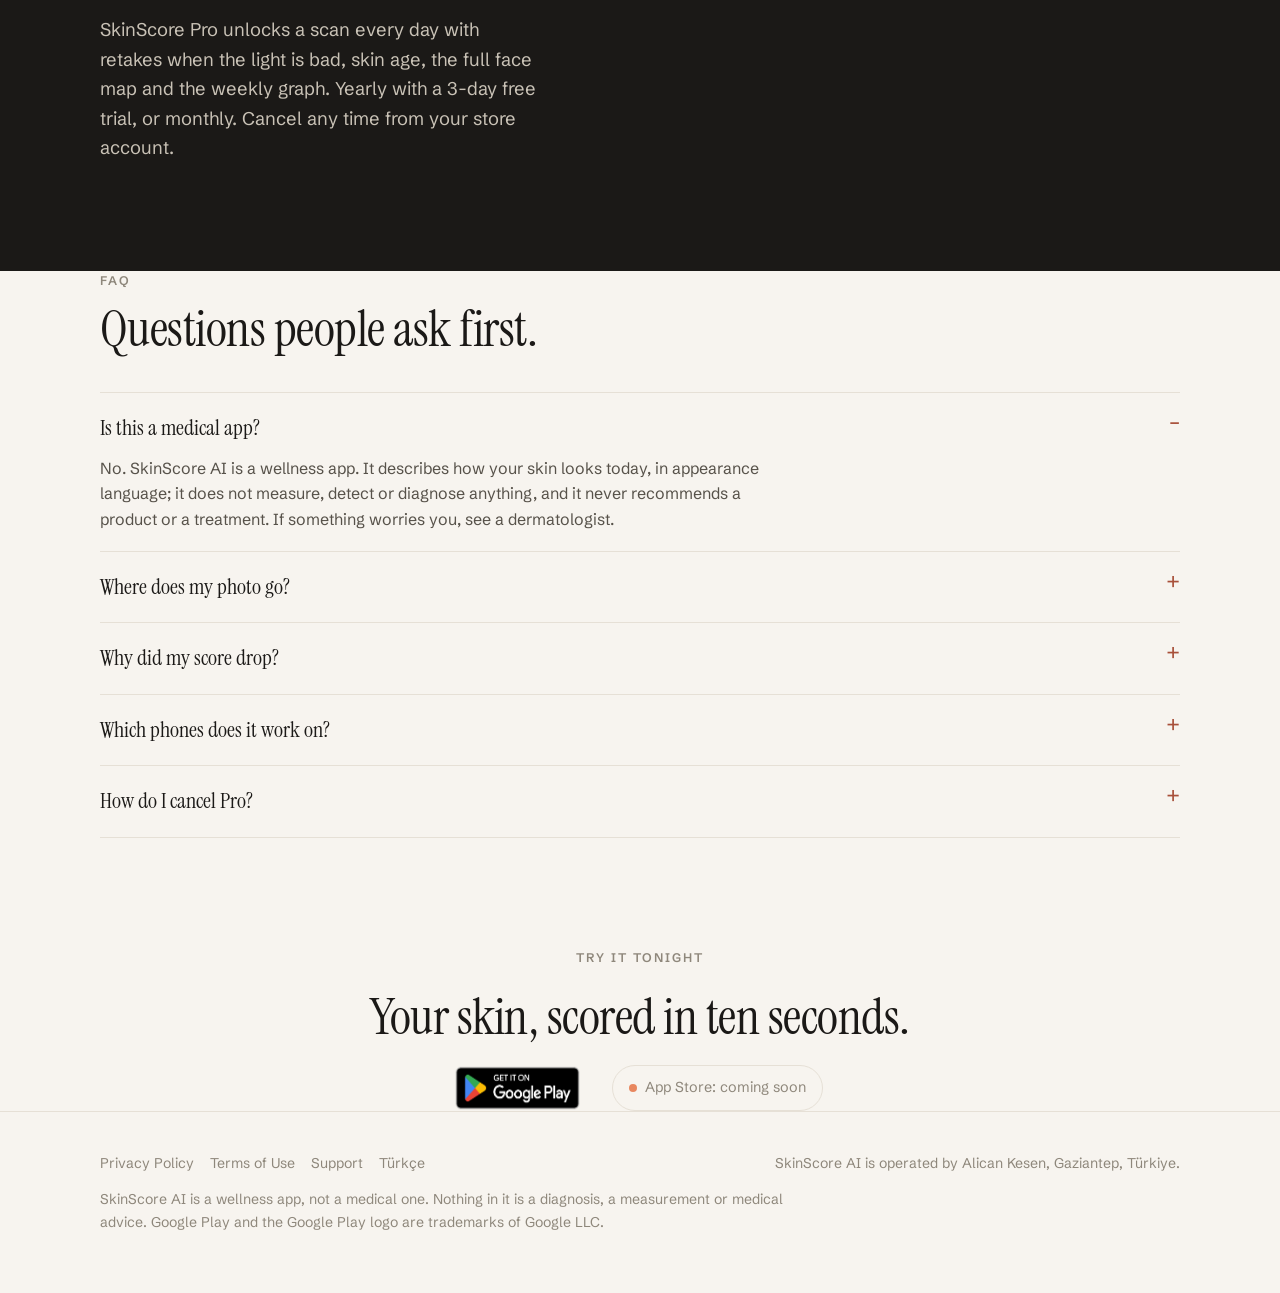
==== commit 5ca60c1a: "Pro is yearly or monthly now Co-Authored-By: Claude Fable 5.1 <noreply@anthropic.com>" ====
--- a/index.html
+++ b/index.html
@@ -33,7 +33,7 @@
       <a href="#privacy">Privacy</a>
       <a href="#faq">FAQ</a>
       <a class="lang" href="tr/">TR</a>
-      <a class="btn" href="https://play.google.com/store/apps/details?id=com.apprange.skinscore">Get it on Google Play</a>
+      <a class="btn" href="https://play.google.com/store/apps/details?id=com.apprange.skinscore&amp;referrer=utm_source%3Dskinscoreai.app%26utm_medium%3Dweb%26utm_campaign%3Dlanding">Get it on Google Play</a>
     </div>
   </nav>
 </header>
@@ -45,7 +45,7 @@
       <h1>A selfie, a skin score, one habit to keep.</h1>
       <p class="lede">SkinScore AI reads how your skin looks today: a score out of 100, a face map with a note on every region, an estimated skin age, five sub-scores — then one habit to try for three days before the next scan.</p>
       <div class="stores">
-        <a class="play" href="https://play.google.com/store/apps/details?id=com.apprange.skinscore"><img src="assets/google-play-badge.png" alt="Get it on Google Play" height="62"></a>
+        <a class="play" href="https://play.google.com/store/apps/details?id=com.apprange.skinscore&amp;referrer=utm_source%3Dskinscoreai.app%26utm_medium%3Dweb%26utm_campaign%3Dlanding"><img src="assets/google-play-badge.png" alt="Get it on Google Play" height="62"></a>
         <span class="pill">App Store: coming soon</span>
       </div>
       <p class="hero-note">First scan is free. No account, no e-mail, no ads. Your photo stays on your phone.</p>
@@ -110,7 +110,7 @@
       <div class="sec-head">
         <span class="eyebrow">Free and Pro</span>
         <h2>The first scan is free. Pro is the daily habit.</h2>
-        <p class="lede">SkinScore Pro unlocks a scan every day with retakes when the light is bad, skin age, the full face map and the weekly graph. Yearly with a 3-day free trial, or weekly. Cancel any time from your store account.</p>
+        <p class="lede">SkinScore Pro unlocks a scan every day with retakes when the light is bad, skin age, the full face map and the weekly graph. Yearly with a 3-day free trial, or monthly. Cancel any time from your store account.</p>
       </div>
     </div>
   </section>
@@ -128,7 +128,7 @@
     <span class="eyebrow">Try it tonight</span>
     <h2>Your skin, scored in ten seconds.</h2>
     <div class="stores">
-      <a class="play" href="https://play.google.com/store/apps/details?id=com.apprange.skinscore"><img src="assets/google-play-badge.png" alt="Get it on Google Play" height="62"></a>
+      <a class="play" href="https://play.google.com/store/apps/details?id=com.apprange.skinscore&amp;referrer=utm_source%3Dskinscoreai.app%26utm_medium%3Dweb%26utm_campaign%3Dlanding"><img src="assets/google-play-badge.png" alt="Get it on Google Play" height="62"></a>
       <span class="pill">App Store: coming soon</span>
     </div>
   </section>
